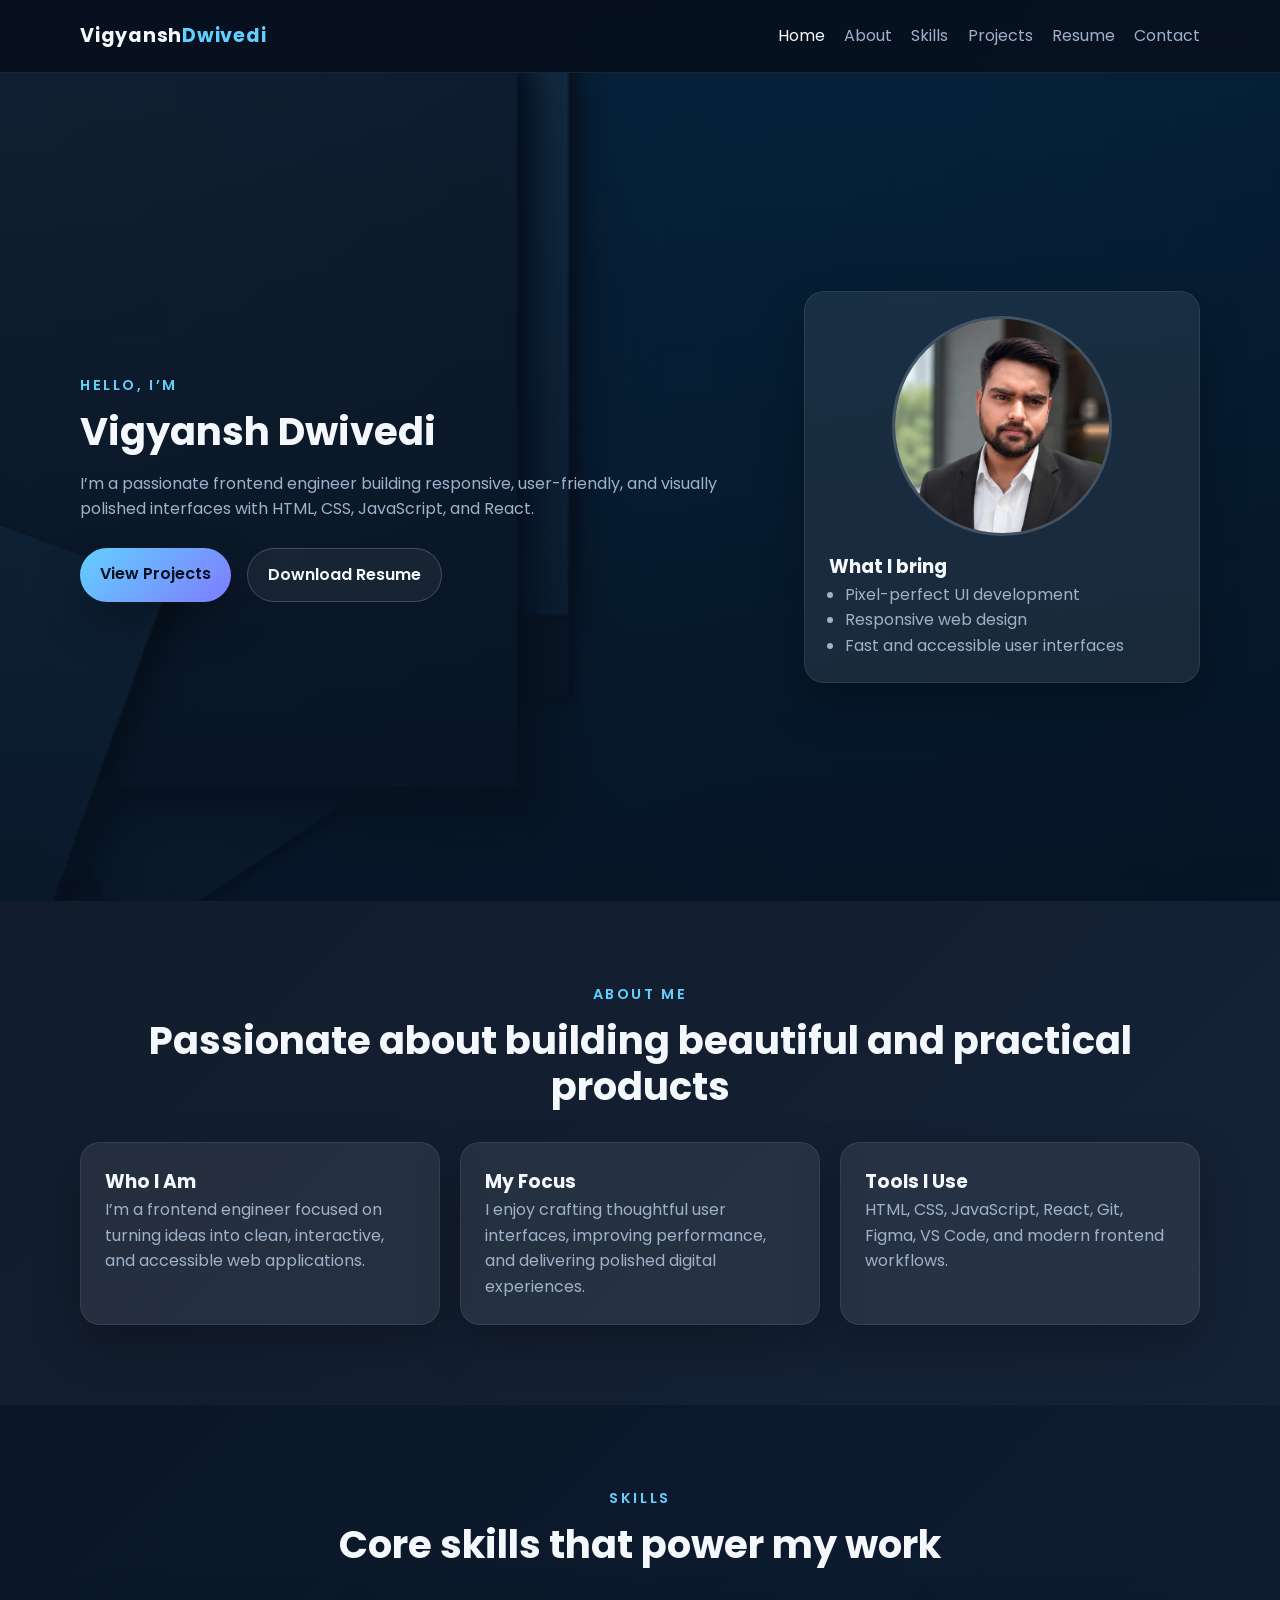
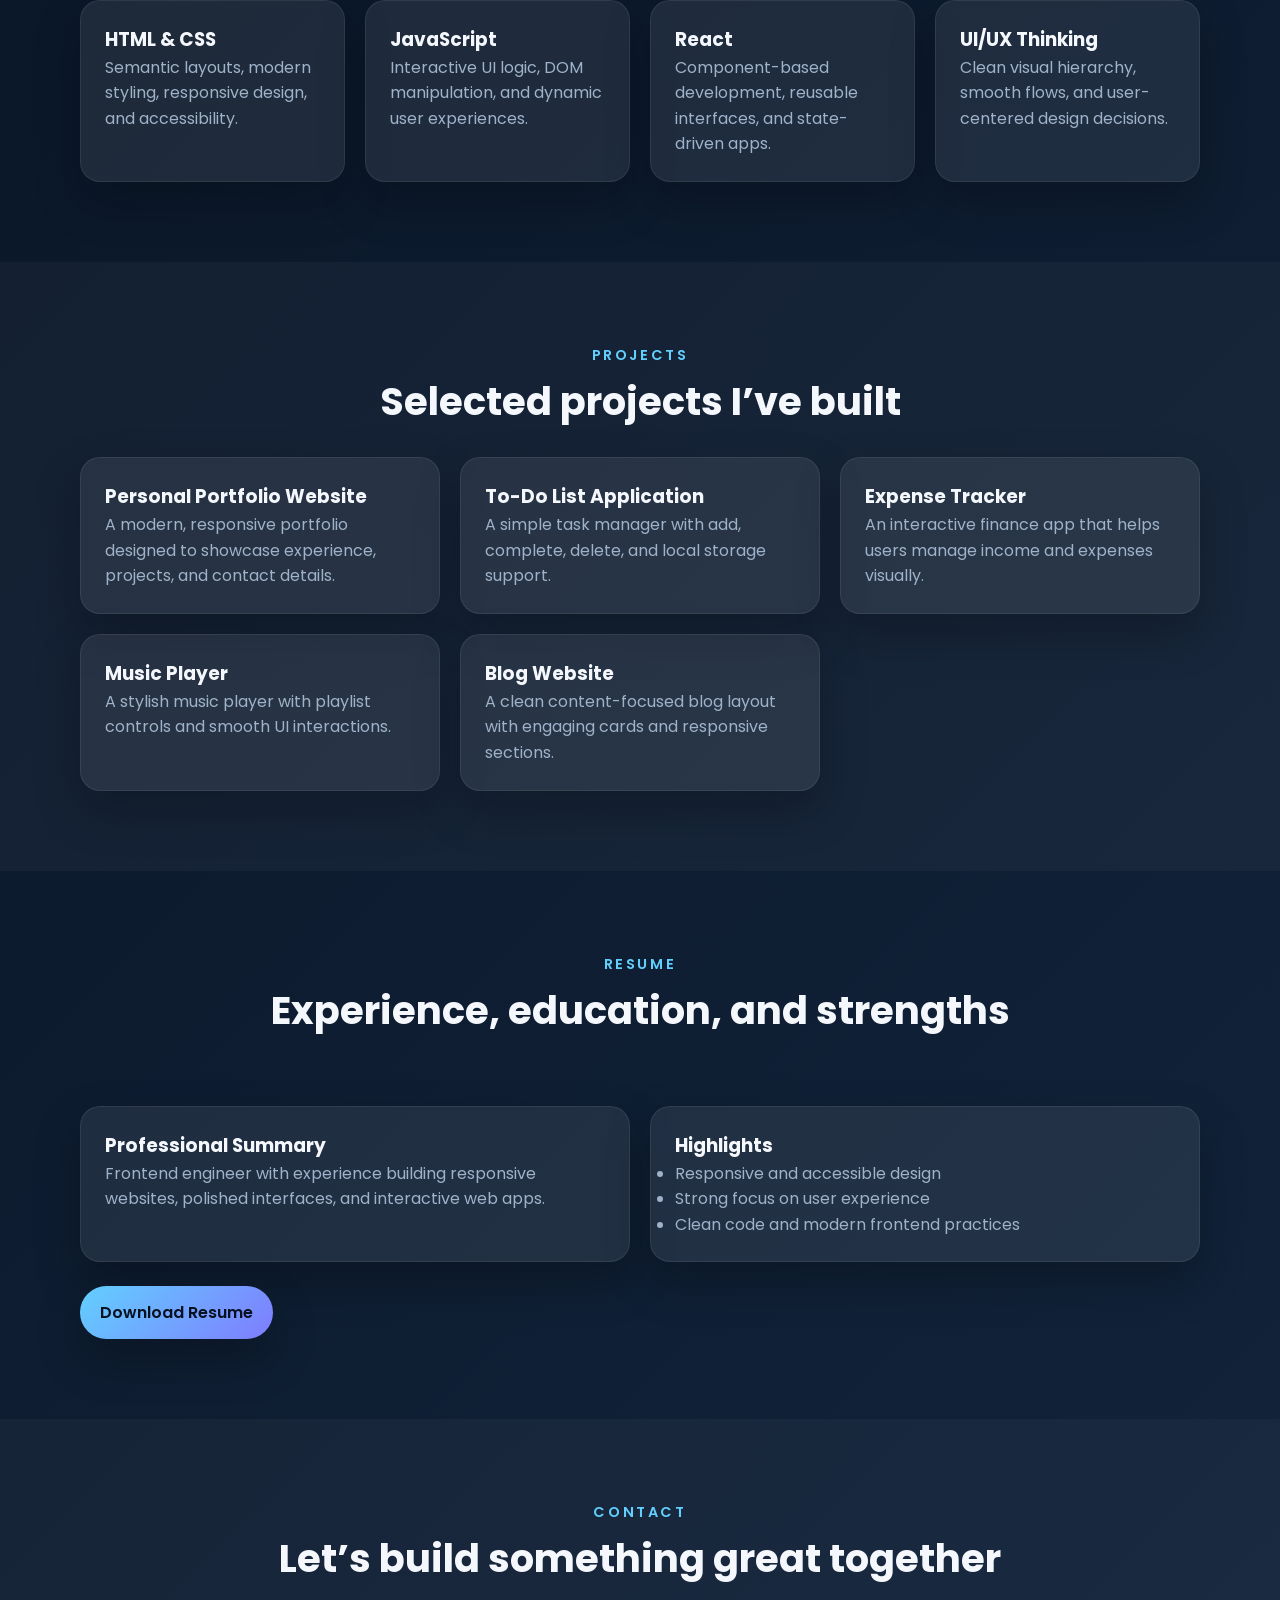
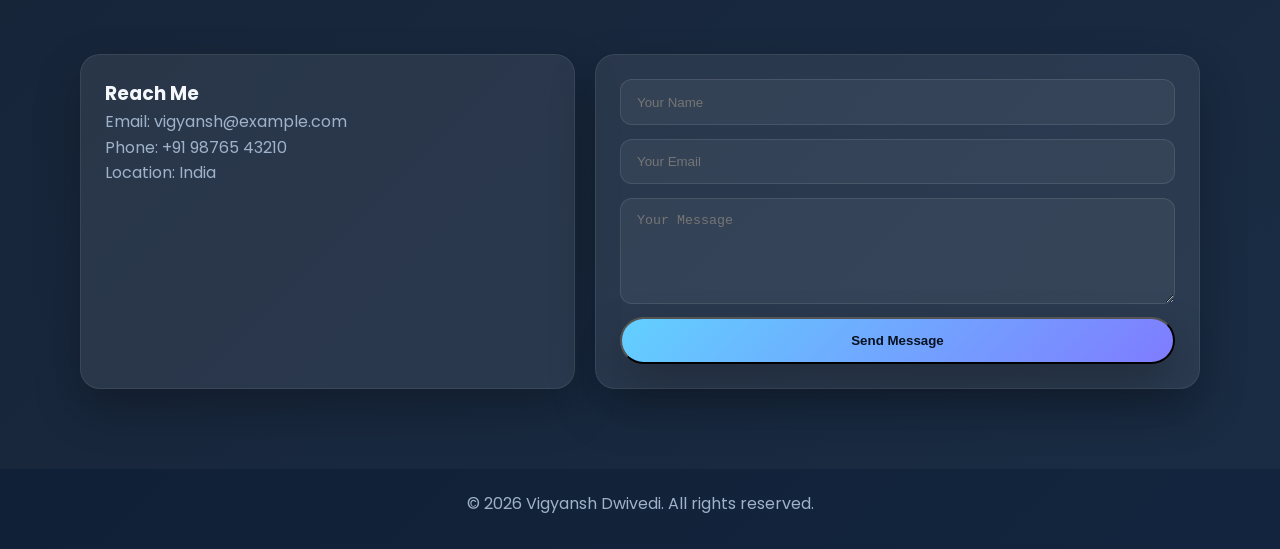
==== index.html @ 29fb1700 "Add files via upload" ====
<!DOCTYPE html>
<html lang="en">
  <head>
    <meta charset="UTF-8" />
    <meta name="viewport" content="width=device-width, initial-scale=1.0" />
    <title>Vigyansh Dwivedi | Frontend Engineer</title>
    <meta
      name="description"
      content="Portfolio website for Vigyansh Dwivedi, a frontend engineer showcasing projects, skills, resume, and contact details."
    />
    <link rel="preconnect" href="https://fonts.googleapis.com" />
    <link rel="preconnect" href="https://fonts.gstatic.com" crossorigin />
    <link
      href="https://fonts.googleapis.com/css2?family=Poppins:wght@300;400;500;600;700&display=swap"
      rel="stylesheet"
    />
    <link rel="stylesheet" href="style.css" />
  </head>
  <body>
    <header class="header">
      <nav class="navbar container">
        <a href="#home" class="logo">Vigyansh<span>Dwivedi</span></a>
        <button class="menu-toggle" aria-label="Toggle navigation" aria-expanded="false">
          <span></span>
          <span></span>
          <span></span>
        </button>
        <div class="nav-links">
          <a href="index.html" class="nav-link active">Home</a>
          <a href="about.html" class="nav-link">About</a>
          <a href="skills.html" class="nav-link">Skills</a>
          <a href="projects.html" class="nav-link">Projects</a>
          <a href="resume.html" class="nav-link">Resume</a>
          <a href="contact.html" class="nav-link">Contact</a>
        </div>
      </nav>
    </header>

    <main>
      <section id="home" class="hero section">
        <div class="container hero-content">
          <div class="hero-text">
            <p class="eyebrow">Hello, I’m</p>
            <h1>Vigyansh Dwivedi</h1>
            <p class="hero-description">
              I’m a passionate frontend engineer building responsive, user-friendly, and visually polished interfaces with HTML, CSS, JavaScript, and React.
            </p>
            <div class="hero-actions">
              <a href="projects.html" class="btn btn-primary">View Projects</a>
              <a href="resume.html" class="btn btn-secondary" id="downloadResumeBtn">Download Resume</a>
            </div>
          </div>
          <div class="hero-card">
            <img src="photo.jpeg" alt="Vigyansh Dwivedi" class="profile-photo" />
            <h3>What I bring</h3>
            <ul>
              <li>Pixel-perfect UI development</li>
              <li>Responsive web design</li>
              <li>Fast and accessible user interfaces</li>
            </ul>
          </div>
        </div>
      </section>

      <section id="about" class="section section-alt">
        <div class="container">
          <div class="section-heading">
            <p class="eyebrow">About Me</p>
            <h2>Passionate about building beautiful and practical products</h2>
          </div>
          <div class="about-grid">
            <div class="about-card">
              <h3>Who I Am</h3>
              <p>
                I’m a frontend engineer focused on turning ideas into clean, interactive, and accessible web applications.
              </p>
            </div>
            <div class="about-card">
              <h3>My Focus</h3>
              <p>
                I enjoy crafting thoughtful user interfaces, improving performance, and delivering polished digital experiences.
              </p>
            </div>
            <div class="about-card">
              <h3>Tools I Use</h3>
              <p>HTML, CSS, JavaScript, React, Git, Figma, VS Code, and modern frontend workflows.</p>
            </div>
          </div>
        </div>
      </section>

      <section id="skills" class="section">
        <div class="container">
          <div class="section-heading">
            <p class="eyebrow">Skills</p>
            <h2>Core skills that power my work</h2>
          </div>
          <div class="skills-grid">
            <div class="skill-card">
              <h3>HTML & CSS</h3>
              <p>Semantic layouts, modern styling, responsive design, and accessibility.</p>
            </div>
            <div class="skill-card">
              <h3>JavaScript</h3>
              <p>Interactive UI logic, DOM manipulation, and dynamic user experiences.</p>
            </div>
            <div class="skill-card">
              <h3>React</h3>
              <p>Component-based development, reusable interfaces, and state-driven apps.</p>
            </div>
            <div class="skill-card">
              <h3>UI/UX Thinking</h3>
              <p>Clean visual hierarchy, smooth flows, and user-centered design decisions.</p>
            </div>
          </div>
        </div>
      </section>

      <section id="projects" class="section section-alt">
        <div class="container">
          <div class="section-heading">
            <p class="eyebrow">Projects</p>
            <h2>Selected projects I’ve built</h2>
          </div>
          <div class="projects-grid">
            <article class="project-card">
              <h3>Personal Portfolio Website</h3>
              <p>A modern, responsive portfolio designed to showcase experience, projects, and contact details.</p>
            </article>
            <article class="project-card">
              <h3>To-Do List Application</h3>
              <p>A simple task manager with add, complete, delete, and local storage support.</p>
            </article>
            <article class="project-card">
              <h3>Expense Tracker</h3>
              <p>An interactive finance app that helps users manage income and expenses visually.</p>
            </article>
            <article class="project-card">
              <h3>Music Player</h3>
              <p>A stylish music player with playlist controls and smooth UI interactions.</p>
            </article>
            <article class="project-card">
              <h3>Blog Website</h3>
              <p>A clean content-focused blog layout with engaging cards and responsive sections.</p>
            </article>
          </div>
        </div>
      </section>

      <section id="resume" class="section">
        <div class="container resume-wrap">
          <div class="section-heading">
            <p class="eyebrow">Resume</p>
            <h2>Experience, education, and strengths</h2>
          </div>
          <div class="resume-grid">
            <div class="resume-card">
              <h3>Professional Summary</h3>
              <p>
                Frontend engineer with experience building responsive websites, polished interfaces, and interactive web apps.
              </p>
            </div>
            <div class="resume-card">
              <h3>Highlights</h3>
              <ul>
                <li>Responsive and accessible design</li>
                <li>Strong focus on user experience</li>
                <li>Clean code and modern frontend practices</li>
              </ul>
            </div>
          </div>
          <a href="#" class="btn btn-primary resume-btn" id="resumeDownloadLink">Download Resume</a>
        </div>
      </section>

      <section id="contact" class="section section-alt">
        <div class="container contact-wrap">
          <div class="section-heading">
            <p class="eyebrow">Contact</p>
            <h2>Let’s build something great together</h2>
          </div>
          <div class="contact-grid">
            <div class="contact-card">
              <h3>Reach Me</h3>
              <p>Email: vigyansh@example.com</p>
              <p>Phone: +91 98765 43210</p>
              <p>Location: India</p>
            </div>
            <form class="contact-form" id="contactForm">
              <input type="text" placeholder="Your Name" required />
              <input type="email" placeholder="Your Email" required />
              <textarea rows="5" placeholder="Your Message" required></textarea>
              <button type="submit" class="btn btn-primary">Send Message</button>
            </form>
          </div>
        </div>
      </section>
    </main>

    <footer class="footer">
      <div class="container footer-content">
        <p>© 2026 Vigyansh Dwivedi. All rights reserved.</p>
      </div>
    </footer>

    <script src="script.js"></script>
  </body>
</html>
---- style.css ----
:root {
  --bg: #07111f;
  --bg-soft: #101b2d;
  --surface: rgba(255, 255, 255, 0.08);
  --text: #f4f7fb;
  --muted: #9fb2c9;
  --accent: #62d0ff;
  --accent-2: #7f7cff;
  --shadow: 0 20px 45px rgba(0, 0, 0, 0.25);
}

* {
  box-sizing: border-box;
  margin: 0;
  padding: 0;
}

html {
  scroll-behavior: smooth;
}

body {
  font-family: "Poppins", sans-serif;
  background: linear-gradient(135deg, var(--bg), #13253e);
  color: var(--text);
  line-height: 1.6;
}

img {
  max-width: 100%;
  display: block;
}

a {
  color: inherit;
  text-decoration: none;
}

.container {
  width: min(1120px, calc(100% - 2rem));
  margin: 0 auto;
}

.section {
  padding: 5rem 0;
}

.section-alt {
  background: rgba(255, 255, 255, 0.03);
}

.header {
  position: sticky;
  top: 0;
  z-index: 1000;
  backdrop-filter: blur(12px);
  background: rgba(7, 17, 31, 0.8);
  border-bottom: 1px solid rgba(255, 255, 255, 0.08);
}

.navbar {
  display: flex;
  align-items: center;
  justify-content: space-between;
  min-height: 72px;
}

.logo {
  font-size: 1.2rem;
  font-weight: 700;
  letter-spacing: 0.04em;
}

.logo span {
  color: var(--accent);
}

.nav-links {
  display: flex;
  gap: 1.2rem;
  align-items: center;
}

.nav-link {
  color: var(--muted);
  transition: color 0.2s ease;
}

.nav-link:hover,
.nav-link.active {
  color: var(--text);
}

.menu-toggle {
  display: none;
  flex-direction: column;
  gap: 0.25rem;
  padding: 0.5rem;
  border: 0;
  background: transparent;
  cursor: pointer;
}

.menu-toggle span {
  display: block;
  width: 22px;
  height: 2px;
  background: var(--text);
}

.hero {
  min-height: calc(100vh - 72px);
  display: flex;
  align-items: center;
  background: linear-gradient(rgba(7, 17, 31, 0.75), rgba(7, 17, 31, 0.9)), url("background.avif") center/cover no-repeat;
}

.hero-content {
  display: grid;
  grid-template-columns: 1.4fr 0.8fr;
  gap: 2rem;
  align-items: center;
}

.eyebrow {
  display: inline-block;
  color: var(--accent);
  font-size: 0.9rem;
  font-weight: 600;
  letter-spacing: 0.18em;
  text-transform: uppercase;
  margin-bottom: 0.75rem;
}

.hero h1,
.section-heading h2 {
  font-size: clamp(2rem, 3vw, 3.2rem);
  line-height: 1.2;
  margin-bottom: 1rem;
}

.hero-description,
.about-card p,
.skill-card p,
.project-card p,
.resume-card p,
.resume-card li,
.contact-card p,
.contact-form input,
.contact-form textarea {
  color: var(--muted);
}

.hero-actions {
  display: flex;
  gap: 1rem;
  flex-wrap: wrap;
  margin-top: 1.6rem;
}

.btn {
  display: inline-block;
  padding: 0.85rem 1.25rem;
  border-radius: 999px;
  font-weight: 600;
  transition: transform 0.2s ease, box-shadow 0.2s ease;
}

.btn:hover {
  transform: translateY(-2px);
}

.btn-primary {
  background: linear-gradient(135deg, var(--accent), var(--accent-2));
  color: #07111f;
  box-shadow: var(--shadow);
}

.btn-secondary {
  border: 1px solid rgba(255, 255, 255, 0.18);
  background: rgba(255, 255, 255, 0.06);
}

.hero-card,
.about-card,
.skill-card,
.project-card,
.resume-card,
.contact-card,
.contact-form {
  background: var(--surface);
  border: 1px solid rgba(255, 255, 255, 0.08);
  box-shadow: var(--shadow);
  border-radius: 20px;
  padding: 1.5rem;
}

.profile-photo {
  width: 100%;
  max-width: 220px;
  height: 220px;
  object-fit: cover;
  border-radius: 50%;
  border: 3px solid rgba(255, 255, 255, 0.18);
  margin: 0 auto 1rem;
}

.hero-card ul {
  margin-left: 1rem;
  color: var(--muted);
}

.section-heading {
  margin-bottom: 2rem;
  text-align: center;
}

.about-grid,
.skills-grid,
.projects-grid,
.resume-grid,
.contact-grid {
  display: grid;
  gap: 1.25rem;
}

.about-grid {
  grid-template-columns: repeat(3, 1fr);
}

.skills-grid {
  grid-template-columns: repeat(4, 1fr);
}

.projects-grid {
  grid-template-columns: repeat(3, 1fr);
}

.resume-wrap,
.contact-wrap {
  display: grid;
  gap: 1.5rem;
}

.resume-grid {
  grid-template-columns: repeat(2, 1fr);
}

.contact-grid {
  grid-template-columns: 0.9fr 1.1fr;
}

.contact-form {
  display: grid;
  gap: 0.85rem;
}

.contact-form input,
.contact-form textarea {
  width: 100%;
  border: 1px solid rgba(255, 255, 255, 0.1);
  background: rgba(255, 255, 255, 0.05);
  color: var(--text);
  border-radius: 12px;
  padding: 0.9rem 1rem;
  outline: none;
}

.contact-form input:focus,
.contact-form textarea:focus {
  border-color: var(--accent);
}

.resume-btn {
  justify-self: start;
}

.page-card {
  background: var(--surface);
  border: 1px solid rgba(255, 255, 255, 0.08);
  box-shadow: var(--shadow);
  border-radius: 24px;
  padding: 2rem;
  max-width: 900px;
  margin: 2rem auto;
}

.page-card h1 {
  margin-bottom: 1rem;
  font-size: clamp(1.8rem, 2.5vw, 2.5rem);
}

.page-card p {
  color: var(--muted);
  margin-bottom: 0.8rem;
}

.footer {
  padding: 1.4rem 0 2rem;
  color: var(--muted);
  text-align: center;
}

@media (max-width: 900px) {
  .hero-content,
  .about-grid,
  .skills-grid,
  .projects-grid,
  .resume-grid,
  .contact-grid {
    grid-template-columns: 1fr 1fr;
  }

  .contact-grid {
    grid-template-columns: 1fr;
  }
}

@media (max-width: 760px) {
  .menu-toggle {
    display: flex;
  }

  .nav-links {
    position: absolute;
    top: 72px;
    right: 1rem;
    flex-direction: column;
    background: rgba(7, 17, 31, 0.95);
    padding: 1rem;
    border-radius: 16px;
    border: 1px solid rgba(255, 255, 255, 0.08);
    display: none;
    min-width: 180px;
  }

  .nav-links.open {
    display: flex;
  }

  .hero-content,
  .about-grid,
  .skills-grid,
  .projects-grid,
  .resume-grid {
    grid-template-columns: 1fr;
  }

  .section {
    padding: 4rem 0;
  }
}
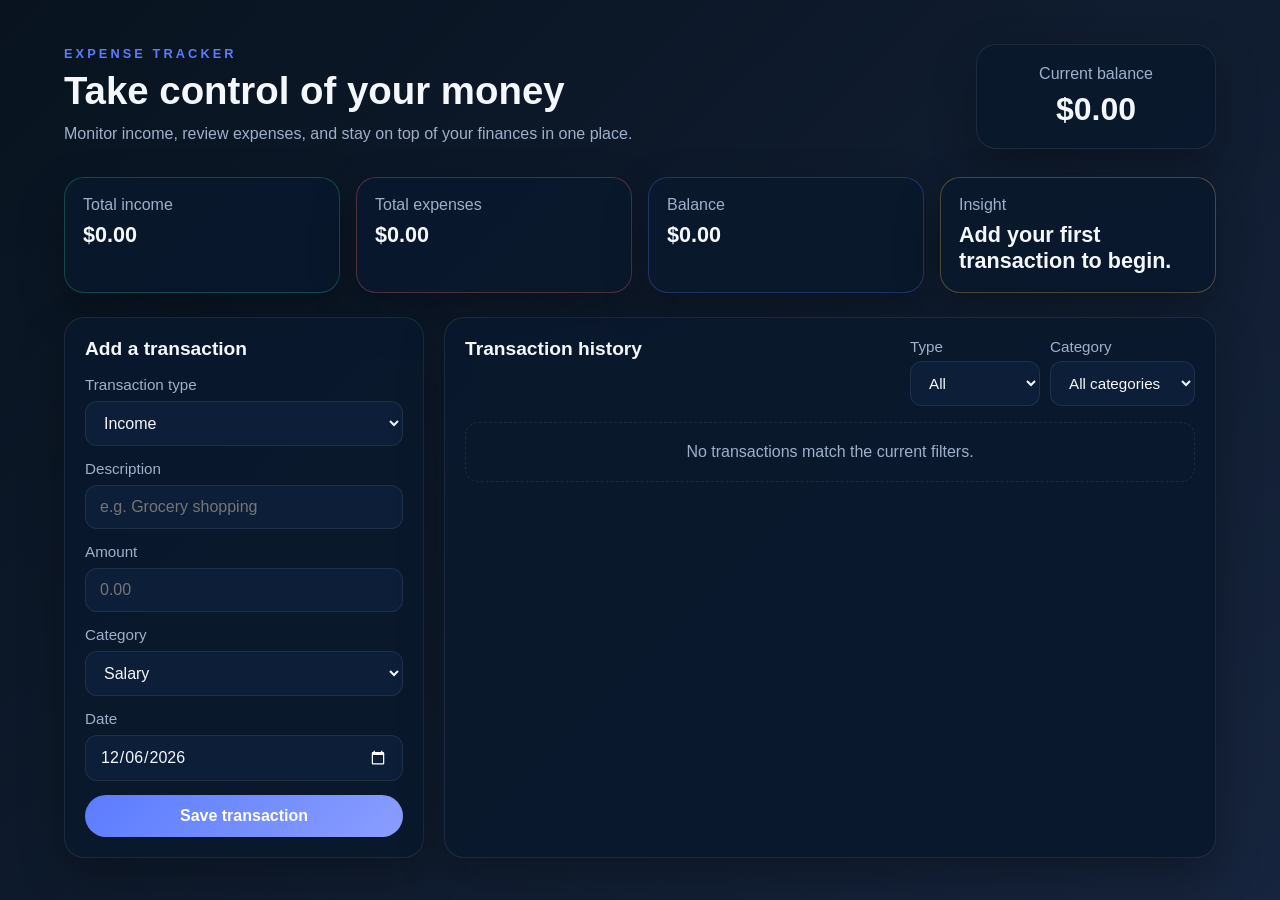
==== commit 57260fe4: "Add files via upload" ====
--- a/index.html
+++ b/index.html
@@ -3,205 +3,106 @@
   <head>
     <meta charset="UTF-8" />
     <meta name="viewport" content="width=device-width, initial-scale=1.0" />
-    <title>Vigyansh Dwivedi | Frontend Engineer</title>
-    <meta
-      name="description"
-      content="Portfolio website for Vigyansh Dwivedi, a frontend engineer showcasing projects, skills, resume, and contact details."
-    />
-    <link rel="preconnect" href="https://fonts.googleapis.com" />
-    <link rel="preconnect" href="https://fonts.gstatic.com" crossorigin />
-    <link
-      href="https://fonts.googleapis.com/css2?family=Poppins:wght@300;400;500;600;700&display=swap"
-      rel="stylesheet"
-    />
+    <title>Personal Expense Tracker</title>
     <link rel="stylesheet" href="style.css" />
   </head>
   <body>
-    <header class="header">
-      <nav class="navbar container">
-        <a href="#home" class="logo">Vigyansh<span>Dwivedi</span></a>
-        <button class="menu-toggle" aria-label="Toggle navigation" aria-expanded="false">
-          <span></span>
-          <span></span>
-          <span></span>
-        </button>
-        <div class="nav-links">
-          <a href="index.html" class="nav-link active">Home</a>
-          <a href="about.html" class="nav-link">About</a>
-          <a href="skills.html" class="nav-link">Skills</a>
-          <a href="projects.html" class="nav-link">Projects</a>
-          <a href="resume.html" class="nav-link">Resume</a>
-          <a href="contact.html" class="nav-link">Contact</a>
+    <div class="app-shell">
+      <header class="hero">
+        <div>
+          <p class="eyebrow">Expense Tracker</p>
+          <h1>Take control of your money</h1>
+          <p class="hero-text">
+            Monitor income, review expenses, and stay on top of your finances in one place.
+          </p>
         </div>
-      </nav>
-    </header>
+        <div class="hero-card">
+          <p>Current balance</p>
+          <h2 id="balanceAmount">$0.00</h2>
+        </div>
+      </header>
 
-    <main>
-      <section id="home" class="hero section">
-        <div class="container hero-content">
-          <div class="hero-text">
-            <p class="eyebrow">Hello, I’m</p>
-            <h1>Vigyansh Dwivedi</h1>
-            <p class="hero-description">
-              I’m a passionate frontend engineer building responsive, user-friendly, and visually polished interfaces with HTML, CSS, JavaScript, and React.
-            </p>
-            <div class="hero-actions">
-              <a href="projects.html" class="btn btn-primary">View Projects</a>
-              <a href="resume.html" class="btn btn-secondary" id="downloadResumeBtn">Download Resume</a>
+      <section class="summary-grid" aria-label="Financial summary">
+        <article class="summary-card income">
+          <p>Total income</p>
+          <h3 id="incomeAmount">$0.00</h3>
+        </article>
+        <article class="summary-card expense">
+          <p>Total expenses</p>
+          <h3 id="expenseAmount">$0.00</h3>
+        </article>
+        <article class="summary-card balance">
+          <p>Balance</p>
+          <h3 id="balanceSummary">$0.00</h3>
+        </article>
+        <article class="summary-card insight">
+          <p>Insight</p>
+          <h3 id="insightText">Add your first transaction to begin.</h3>
+        </article>
+      </section>
+
+      <section class="content-grid">
+        <form id="transactionForm" class="panel">
+          <div class="panel-header">
+            <h2 id="formTitle">Add a transaction</h2>
+            <button type="button" id="cancelEditBtn" class="ghost-btn hidden">Cancel</button>
+          </div>
+
+          <div class="field-group">
+            <label for="typeSelect">Transaction type</label>
+            <select id="typeSelect" required>
+              <option value="income">Income</option>
+              <option value="expense">Expense</option>
+            </select>
+          </div>
+
+          <div class="field-group">
+            <label for="descriptionInput">Description</label>
+            <input id="descriptionInput" type="text" placeholder="e.g. Grocery shopping" required />
+          </div>
+
+          <div class="field-group">
+            <label for="amountInput">Amount</label>
+            <input id="amountInput" type="number" min="0.01" step="0.01" placeholder="0.00" required />
+          </div>
+
+          <div class="field-group">
+            <label for="categorySelect">Category</label>
+            <select id="categorySelect" required></select>
+          </div>
+
+          <div class="field-group">
+            <label for="dateInput">Date</label>
+            <input id="dateInput" type="date" required />
+          </div>
+
+          <button class="primary-btn" type="submit">Save transaction</button>
+        </form>
+
+        <section class="panel">
+          <div class="panel-header">
+            <h2>Transaction history</h2>
+            <div class="filters">
+              <label>
+                Type
+                <select id="typeFilter">
+                  <option value="all">All</option>
+                  <option value="income">Income</option>
+                  <option value="expense">Expense</option>
+                </select>
+              </label>
+              <label>
+                Category
+                <select id="categoryFilter">
+                  <option value="all">All categories</option>
+                </select>
+              </label>
             </div>
           </div>
-          <div class="hero-card">
-            <img src="photo.jpeg" alt="Vigyansh Dwivedi" class="profile-photo" />
-            <h3>What I bring</h3>
-            <ul>
-              <li>Pixel-perfect UI development</li>
-              <li>Responsive web design</li>
-              <li>Fast and accessible user interfaces</li>
-            </ul>
-          </div>
-        </div>
+          <div id="transactionsList" class="transaction-list"></div>
+        </section>
       </section>
-
-      <section id="about" class="section section-alt">
-        <div class="container">
-          <div class="section-heading">
-            <p class="eyebrow">About Me</p>
-            <h2>Passionate about building beautiful and practical products</h2>
-          </div>
-          <div class="about-grid">
-            <div class="about-card">
-              <h3>Who I Am</h3>
-              <p>
-                I’m a frontend engineer focused on turning ideas into clean, interactive, and accessible web applications.
-              </p>
-            </div>
-            <div class="about-card">
-              <h3>My Focus</h3>
-              <p>
-                I enjoy crafting thoughtful user interfaces, improving performance, and delivering polished digital experiences.
-              </p>
-            </div>
-            <div class="about-card">
-              <h3>Tools I Use</h3>
-              <p>HTML, CSS, JavaScript, React, Git, Figma, VS Code, and modern frontend workflows.</p>
-            </div>
-          </div>
-        </div>
-      </section>
-
-      <section id="skills" class="section">
-        <div class="container">
-          <div class="section-heading">
-            <p class="eyebrow">Skills</p>
-            <h2>Core skills that power my work</h2>
-          </div>
-          <div class="skills-grid">
-            <div class="skill-card">
-              <h3>HTML & CSS</h3>
-              <p>Semantic layouts, modern styling, responsive design, and accessibility.</p>
-            </div>
-            <div class="skill-card">
-              <h3>JavaScript</h3>
-              <p>Interactive UI logic, DOM manipulation, and dynamic user experiences.</p>
-            </div>
-            <div class="skill-card">
-              <h3>React</h3>
-              <p>Component-based development, reusable interfaces, and state-driven apps.</p>
-            </div>
-            <div class="skill-card">
-              <h3>UI/UX Thinking</h3>
-              <p>Clean visual hierarchy, smooth flows, and user-centered design decisions.</p>
-            </div>
-          </div>
-        </div>
-      </section>
-
-      <section id="projects" class="section section-alt">
-        <div class="container">
-          <div class="section-heading">
-            <p class="eyebrow">Projects</p>
-            <h2>Selected projects I’ve built</h2>
-          </div>
-          <div class="projects-grid">
-            <article class="project-card">
-              <h3>Personal Portfolio Website</h3>
-              <p>A modern, responsive portfolio designed to showcase experience, projects, and contact details.</p>
-            </article>
-            <article class="project-card">
-              <h3>To-Do List Application</h3>
-              <p>A simple task manager with add, complete, delete, and local storage support.</p>
-            </article>
-            <article class="project-card">
-              <h3>Expense Tracker</h3>
-              <p>An interactive finance app that helps users manage income and expenses visually.</p>
-            </article>
-            <article class="project-card">
-              <h3>Music Player</h3>
-              <p>A stylish music player with playlist controls and smooth UI interactions.</p>
-            </article>
-            <article class="project-card">
-              <h3>Blog Website</h3>
-              <p>A clean content-focused blog layout with engaging cards and responsive sections.</p>
-            </article>
-          </div>
-        </div>
-      </section>
-
-      <section id="resume" class="section">
-        <div class="container resume-wrap">
-          <div class="section-heading">
-            <p class="eyebrow">Resume</p>
-            <h2>Experience, education, and strengths</h2>
-          </div>
-          <div class="resume-grid">
-            <div class="resume-card">
-              <h3>Professional Summary</h3>
-              <p>
-                Frontend engineer with experience building responsive websites, polished interfaces, and interactive web apps.
-              </p>
-            </div>
-            <div class="resume-card">
-              <h3>Highlights</h3>
-              <ul>
-                <li>Responsive and accessible design</li>
-                <li>Strong focus on user experience</li>
-                <li>Clean code and modern frontend practices</li>
-              </ul>
-            </div>
-          </div>
-          <a href="#" class="btn btn-primary resume-btn" id="resumeDownloadLink">Download Resume</a>
-        </div>
-      </section>
-
-      <section id="contact" class="section section-alt">
-        <div class="container contact-wrap">
-          <div class="section-heading">
-            <p class="eyebrow">Contact</p>
-            <h2>Let’s build something great together</h2>
-          </div>
-          <div class="contact-grid">
-            <div class="contact-card">
-              <h3>Reach Me</h3>
-              <p>Email: vigyansh@example.com</p>
-              <p>Phone: +91 98765 43210</p>
-              <p>Location: India</p>
-            </div>
-            <form class="contact-form" id="contactForm">
-              <input type="text" placeholder="Your Name" required />
-              <input type="email" placeholder="Your Email" required />
-              <textarea rows="5" placeholder="Your Message" required></textarea>
-              <button type="submit" class="btn btn-primary">Send Message</button>
-            </form>
-          </div>
-        </div>
-      </section>
-    </main>
-
-    <footer class="footer">
-      <div class="container footer-content">
-        <p>© 2026 Vigyansh Dwivedi. All rights reserved.</p>
-      </div>
-    </footer>
+    </div>
 
     <script src="script.js"></script>
   </body>
--- a/style.css
+++ b/style.css
@@ -1,352 +1,345 @@
 :root {
+  color-scheme: dark;
   --bg: #07111f;
-  --bg-soft: #101b2d;
-  --surface: rgba(255, 255, 255, 0.08);
+  --panel: rgba(10, 24, 45, 0.92);
+  --panel-2: rgba(14, 31, 58, 0.95);
   --text: #f4f7fb;
-  --muted: #9fb2c9;
-  --accent: #62d0ff;
-  --accent-2: #7f7cff;
-  --shadow: 0 20px 45px rgba(0, 0, 0, 0.25);
+  --muted: #9eb0c9;
+  --income: #24c98b;
+  --expense: #ff6b6b;
+  --accent: #5b7cff;
+  --border: rgba(255, 255, 255, 0.08);
+  --shadow: 0 18px 45px rgba(0, 0, 0, 0.28);
 }
 
 * {
   box-sizing: border-box;
-  margin: 0;
-  padding: 0;
-}
-
-html {
-  scroll-behavior: smooth;
 }
 
 body {
-  font-family: "Poppins", sans-serif;
-  background: linear-gradient(135deg, var(--bg), #13253e);
+  margin: 0;
+  font-family: "Segoe UI", Tahoma, Geneva, Verdana, sans-serif;
+  background: linear-gradient(135deg, #08131f 0%, #16243d 100%);
   color: var(--text);
+  min-height: 100vh;
+}
+
+button,
+input,
+select {
+  font: inherit;
+}
+
+.app-shell {
+  max-width: 1200px;
+  margin: 0 auto;
+  padding: 24px;
+}
+
+.hero {
+  display: flex;
+  justify-content: space-between;
+  align-items: center;
+  gap: 24px;
+  padding: 20px 0 28px;
+}
+
+.eyebrow {
+  margin: 0 0 8px;
+  text-transform: uppercase;
+  letter-spacing: 0.24em;
+  color: var(--accent);
+  font-size: 0.8rem;
+  font-weight: 700;
+}
+
+.hero h1 {
+  margin: 0 0 8px;
+  font-size: clamp(1.8rem, 3vw, 2.6rem);
+}
+
+.hero-text {
+  margin: 0;
+  color: var(--muted);
+  max-width: 650px;
   line-height: 1.6;
 }
 
-img {
-  max-width: 100%;
-  display: block;
-}
-
-a {
-  color: inherit;
-  text-decoration: none;
-}
-
-.container {
-  width: min(1120px, calc(100% - 2rem));
-  margin: 0 auto;
-}
-
-.section {
-  padding: 5rem 0;
-}
-
-.section-alt {
+.hero-card,
+.panel,
+.summary-card {
+  background: var(--panel);
+  border: 1px solid var(--border);
+  border-radius: 20px;
+  box-shadow: var(--shadow);
+}
+
+.hero-card {
+  min-width: 240px;
+  padding: 20px;
+  text-align: center;
+}
+
+.hero-card p {
+  margin: 0 0 8px;
+  color: var(--muted);
+}
+
+.hero-card h2 {
+  margin: 0;
+  font-size: 2rem;
+}
+
+.summary-grid {
+  display: grid;
+  grid-template-columns: repeat(4, minmax(0, 1fr));
+  gap: 16px;
+  margin-bottom: 24px;
+}
+
+.summary-card {
+  padding: 18px;
+}
+
+.summary-card p {
+  margin: 0 0 8px;
+  color: var(--muted);
+}
+
+.summary-card h3 {
+  margin: 0;
+  font-size: 1.35rem;
+}
+
+.summary-card.income {
+  border-color: rgba(36, 201, 139, 0.28);
+}
+
+.summary-card.expense {
+  border-color: rgba(255, 107, 107, 0.28);
+}
+
+.summary-card.balance {
+  border-color: rgba(91, 124, 255, 0.28);
+}
+
+.summary-card.insight {
+  border-color: rgba(255, 197, 87, 0.28);
+}
+
+.content-grid {
+  display: grid;
+  grid-template-columns: 360px 1fr;
+  gap: 20px;
+}
+
+.panel {
+  padding: 20px;
+}
+
+.panel-header {
+  display: flex;
+  justify-content: space-between;
+  align-items: flex-start;
+  gap: 12px;
+  margin-bottom: 16px;
+}
+
+.panel-header h2 {
+  margin: 0;
+  font-size: 1.2rem;
+}
+
+.field-group {
+  display: flex;
+  flex-direction: column;
+  gap: 8px;
+  margin-bottom: 14px;
+}
+
+label {
+  font-size: 0.95rem;
+  color: var(--muted);
+}
+
+input,
+select {
+  width: 100%;
+  padding: 12px 14px;
+  border: 1px solid var(--border);
+  border-radius: 12px;
+  background: var(--panel-2);
+  color: var(--text);
+}
+
+input:focus,
+select:focus {
+  outline: 2px solid rgba(91, 124, 255, 0.45);
+  border-color: transparent;
+}
+
+.primary-btn,
+.ghost-btn,
+.icon-btn {
+  border: none;
+  border-radius: 999px;
+  cursor: pointer;
+  transition: transform 0.2s ease, opacity 0.2s ease;
+}
+
+.primary-btn:hover,
+.ghost-btn:hover,
+.icon-btn:hover {
+  transform: translateY(-1px);
+}
+
+.primary-btn {
+  width: 100%;
+  padding: 12px 14px;
+  background: linear-gradient(135deg, var(--accent), #8b9eff);
+  color: white;
+  font-weight: 600;
+}
+
+.ghost-btn {
+  padding: 8px 12px;
+  background: transparent;
+  color: var(--muted);
+  border: 1px solid var(--border);
+}
+
+.filters {
+  display: flex;
+  flex-wrap: wrap;
+  gap: 10px;
+}
+
+.filters label {
+  display: flex;
+  flex-direction: column;
+  gap: 6px;
+  min-width: 130px;
+}
+
+.transaction-list {
+  display: flex;
+  flex-direction: column;
+  gap: 12px;
+}
+
+.transaction-item {
+  display: flex;
+  justify-content: space-between;
+  align-items: center;
+  gap: 12px;
+  padding: 14px;
+  border: 1px solid var(--border);
+  border-radius: 14px;
   background: rgba(255, 255, 255, 0.03);
 }
 
-.header {
-  position: sticky;
-  top: 0;
-  z-index: 1000;
-  backdrop-filter: blur(12px);
-  background: rgba(7, 17, 31, 0.8);
-  border-bottom: 1px solid rgba(255, 255, 255, 0.08);
-}
-
-.navbar {
-  display: flex;
-  align-items: center;
-  justify-content: space-between;
-  min-height: 72px;
-}
-
-.logo {
-  font-size: 1.2rem;
+.transaction-main {
+  display: flex;
+  align-items: center;
+  gap: 10px;
+}
+
+.transaction-badge {
+  display: inline-flex;
+  align-items: center;
+  justify-content: center;
+  min-width: 74px;
+  padding: 8px 10px;
+  border-radius: 999px;
+  font-size: 0.8rem;
   font-weight: 700;
-  letter-spacing: 0.04em;
-}
-
-.logo span {
-  color: var(--accent);
-}
-
-.nav-links {
-  display: flex;
-  gap: 1.2rem;
-  align-items: center;
-}
-
-.nav-link {
-  color: var(--muted);
-  transition: color 0.2s ease;
-}
-
-.nav-link:hover,
-.nav-link.active {
+  text-transform: uppercase;
+}
+
+.transaction-badge.income {
+  background: rgba(36, 201, 139, 0.16);
+  color: var(--income);
+}
+
+.transaction-badge.expense {
+  background: rgba(255, 107, 107, 0.16);
+  color: var(--expense);
+}
+
+.transaction-title {
+  margin: 0 0 4px;
+  font-size: 1rem;
+}
+
+.transaction-meta {
+  display: flex;
+  align-items: center;
+  gap: 12px;
+}
+
+.transaction-amount.positive {
+  color: var(--income);
+}
+
+.transaction-amount.negative {
+  color: var(--expense);
+}
+
+.action-group {
+  display: flex;
+  gap: 8px;
+}
+
+.icon-btn {
+  padding: 8px 10px;
+  background: rgba(255, 255, 255, 0.06);
   color: var(--text);
 }
 
-.menu-toggle {
+.empty-state {
+  padding: 20px;
+  text-align: center;
+  color: var(--muted);
+  border: 1px dashed var(--border);
+  border-radius: 14px;
+}
+
+.hidden {
   display: none;
-  flex-direction: column;
-  gap: 0.25rem;
-  padding: 0.5rem;
-  border: 0;
-  background: transparent;
-  cursor: pointer;
-}
-
-.menu-toggle span {
-  display: block;
-  width: 22px;
-  height: 2px;
-  background: var(--text);
-}
-
-.hero {
-  min-height: calc(100vh - 72px);
-  display: flex;
-  align-items: center;
-  background: linear-gradient(rgba(7, 17, 31, 0.75), rgba(7, 17, 31, 0.9)), url("background.avif") center/cover no-repeat;
-}
-
-.hero-content {
-  display: grid;
-  grid-template-columns: 1.4fr 0.8fr;
-  gap: 2rem;
-  align-items: center;
-}
-
-.eyebrow {
-  display: inline-block;
-  color: var(--accent);
-  font-size: 0.9rem;
-  font-weight: 600;
-  letter-spacing: 0.18em;
-  text-transform: uppercase;
-  margin-bottom: 0.75rem;
-}
-
-.hero h1,
-.section-heading h2 {
-  font-size: clamp(2rem, 3vw, 3.2rem);
-  line-height: 1.2;
-  margin-bottom: 1rem;
-}
-
-.hero-description,
-.about-card p,
-.skill-card p,
-.project-card p,
-.resume-card p,
-.resume-card li,
-.contact-card p,
-.contact-form input,
-.contact-form textarea {
-  color: var(--muted);
-}
-
-.hero-actions {
-  display: flex;
-  gap: 1rem;
-  flex-wrap: wrap;
-  margin-top: 1.6rem;
-}
-
-.btn {
-  display: inline-block;
-  padding: 0.85rem 1.25rem;
-  border-radius: 999px;
-  font-weight: 600;
-  transition: transform 0.2s ease, box-shadow 0.2s ease;
-}
-
-.btn:hover {
-  transform: translateY(-2px);
-}
-
-.btn-primary {
-  background: linear-gradient(135deg, var(--accent), var(--accent-2));
-  color: #07111f;
-  box-shadow: var(--shadow);
-}
-
-.btn-secondary {
-  border: 1px solid rgba(255, 255, 255, 0.18);
-  background: rgba(255, 255, 255, 0.06);
-}
-
-.hero-card,
-.about-card,
-.skill-card,
-.project-card,
-.resume-card,
-.contact-card,
-.contact-form {
-  background: var(--surface);
-  border: 1px solid rgba(255, 255, 255, 0.08);
-  box-shadow: var(--shadow);
-  border-radius: 20px;
-  padding: 1.5rem;
-}
-
-.profile-photo {
-  width: 100%;
-  max-width: 220px;
-  height: 220px;
-  object-fit: cover;
-  border-radius: 50%;
-  border: 3px solid rgba(255, 255, 255, 0.18);
-  margin: 0 auto 1rem;
-}
-
-.hero-card ul {
-  margin-left: 1rem;
-  color: var(--muted);
-}
-
-.section-heading {
-  margin-bottom: 2rem;
-  text-align: center;
-}
-
-.about-grid,
-.skills-grid,
-.projects-grid,
-.resume-grid,
-.contact-grid {
-  display: grid;
-  gap: 1.25rem;
-}
-
-.about-grid {
-  grid-template-columns: repeat(3, 1fr);
-}
-
-.skills-grid {
-  grid-template-columns: repeat(4, 1fr);
-}
-
-.projects-grid {
-  grid-template-columns: repeat(3, 1fr);
-}
-
-.resume-wrap,
-.contact-wrap {
-  display: grid;
-  gap: 1.5rem;
-}
-
-.resume-grid {
-  grid-template-columns: repeat(2, 1fr);
-}
-
-.contact-grid {
-  grid-template-columns: 0.9fr 1.1fr;
-}
-
-.contact-form {
-  display: grid;
-  gap: 0.85rem;
-}
-
-.contact-form input,
-.contact-form textarea {
-  width: 100%;
-  border: 1px solid rgba(255, 255, 255, 0.1);
-  background: rgba(255, 255, 255, 0.05);
-  color: var(--text);
-  border-radius: 12px;
-  padding: 0.9rem 1rem;
-  outline: none;
-}
-
-.contact-form input:focus,
-.contact-form textarea:focus {
-  border-color: var(--accent);
-}
-
-.resume-btn {
-  justify-self: start;
-}
-
-.page-card {
-  background: var(--surface);
-  border: 1px solid rgba(255, 255, 255, 0.08);
-  box-shadow: var(--shadow);
-  border-radius: 24px;
-  padding: 2rem;
-  max-width: 900px;
-  margin: 2rem auto;
-}
-
-.page-card h1 {
-  margin-bottom: 1rem;
-  font-size: clamp(1.8rem, 2.5vw, 2.5rem);
-}
-
-.page-card p {
-  color: var(--muted);
-  margin-bottom: 0.8rem;
-}
-
-.footer {
-  padding: 1.4rem 0 2rem;
-  color: var(--muted);
-  text-align: center;
-}
-
-@media (max-width: 900px) {
-  .hero-content,
-  .about-grid,
-  .skills-grid,
-  .projects-grid,
-  .resume-grid,
-  .contact-grid {
-    grid-template-columns: 1fr 1fr;
-  }
-
-  .contact-grid {
+}
+
+@media (max-width: 960px) {
+  .summary-grid {
+    grid-template-columns: repeat(2, minmax(0, 1fr));
+  }
+
+  .content-grid {
     grid-template-columns: 1fr;
   }
 }
 
-@media (max-width: 760px) {
-  .menu-toggle {
-    display: flex;
-  }
-
-  .nav-links {
-    position: absolute;
-    top: 72px;
-    right: 1rem;
+@media (max-width: 640px) {
+  .app-shell {
+    padding: 16px;
+  }
+
+  .hero {
     flex-direction: column;
-    background: rgba(7, 17, 31, 0.95);
-    padding: 1rem;
-    border-radius: 16px;
-    border: 1px solid rgba(255, 255, 255, 0.08);
-    display: none;
-    min-width: 180px;
-  }
-
-  .nav-links.open {
-    display: flex;
-  }
-
-  .hero-content,
-  .about-grid,
-  .skills-grid,
-  .projects-grid,
-  .resume-grid {
+    align-items: flex-start;
+  }
+
+  .summary-grid {
     grid-template-columns: 1fr;
   }
 
-  .section {
-    padding: 4rem 0;
-  }
-}
+  .transaction-item,
+  .panel-header {
+    flex-direction: column;
+    align-items: flex-start;
+  }
+
+  .transaction-meta {
+    width: 100%;
+    justify-content: space-between;
+  }
+}
